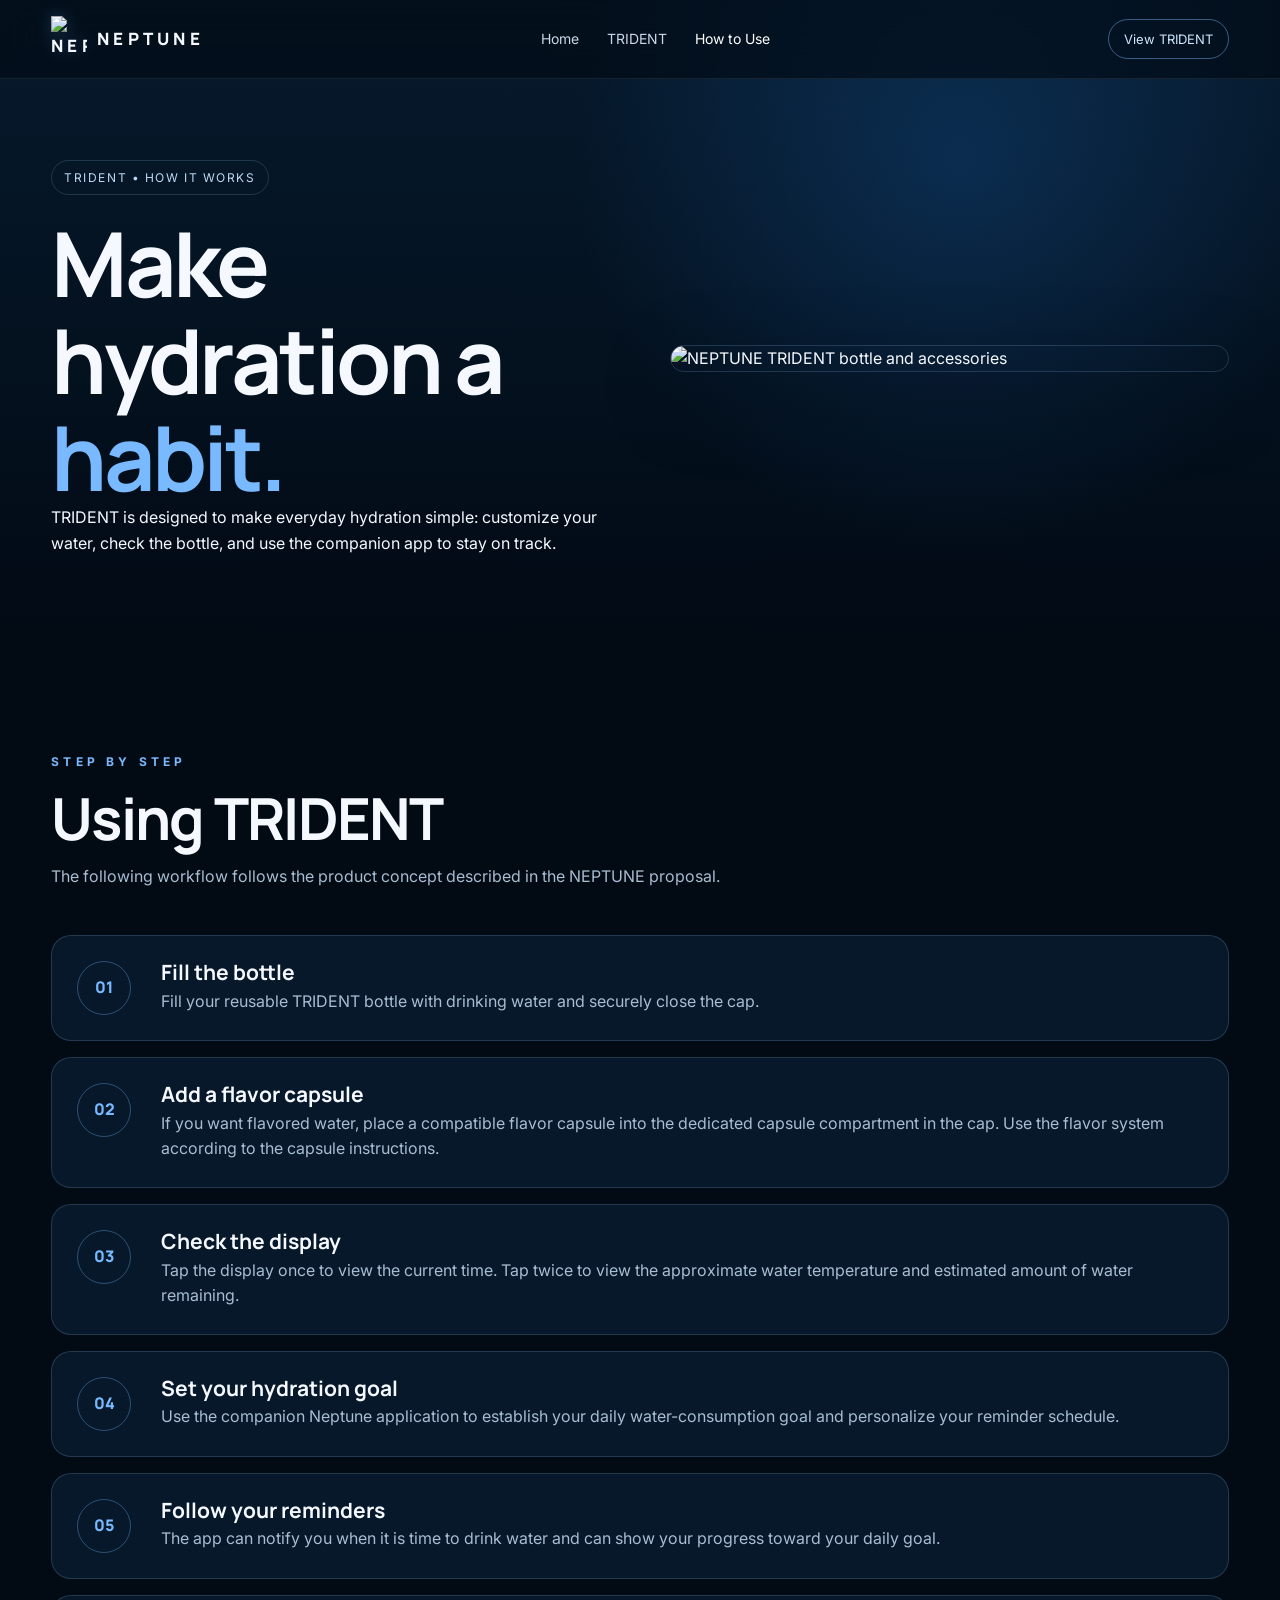
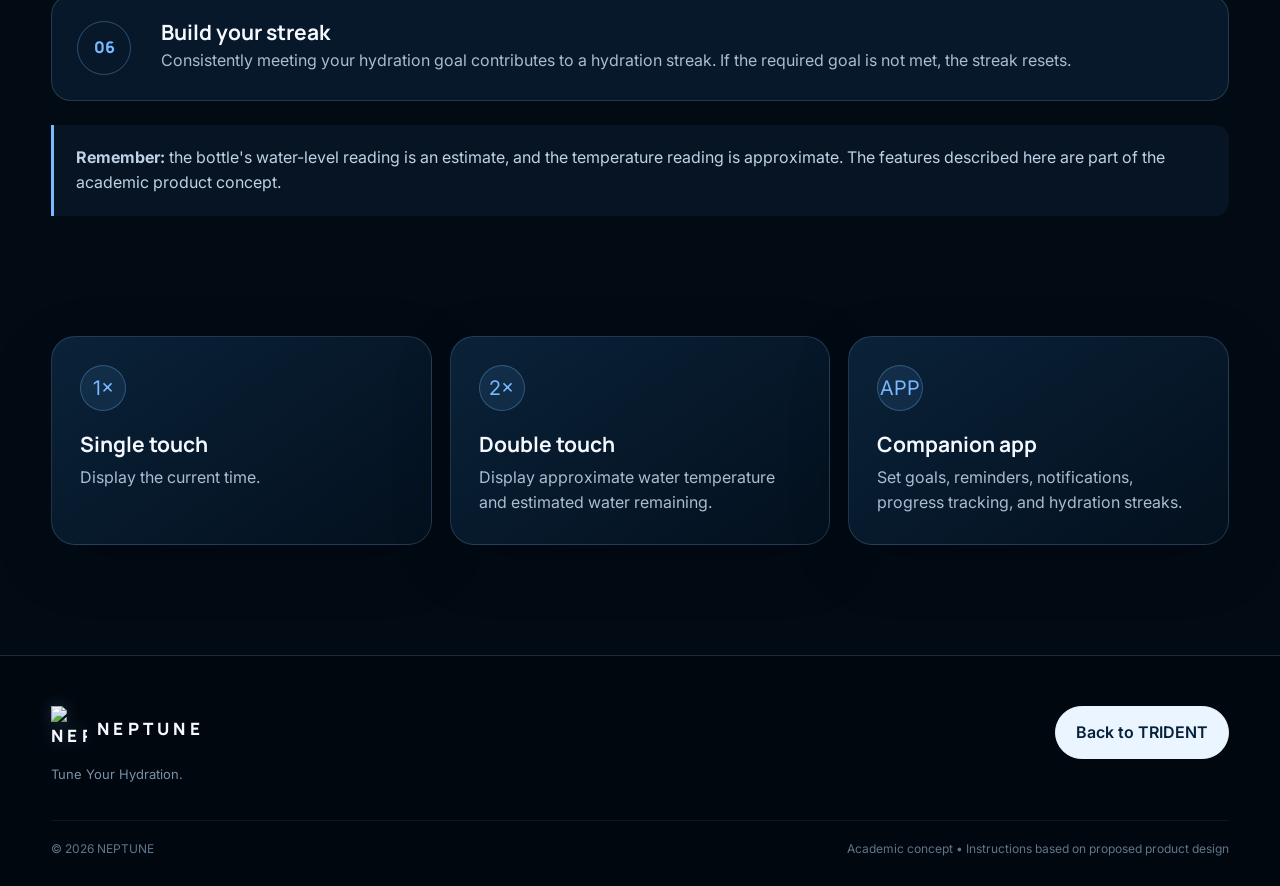
==== how-to-use.html @ e37dcfac "Add files via upload" ====
<!DOCTYPE html>
<html lang="en"><head><meta charset="UTF-8"><meta name="viewport" content="width=device-width, initial-scale=1.0"><meta name="description" content="Learn how to use the NEPTUNE TRIDENT Smart Hydration Bottle."><title>How to Use TRIDENT — NEPTUNE</title><link rel="stylesheet" href="style.css"></head>
<body>
<nav class="nav"><div class="container nav-inner"><a class="brand" href="index.html"><img src="assets/logo.jpg" alt="NEPTUNE logo">NEPTUNE</a><button class="menu" aria-label="Open menu">☰</button><div class="nav-links"><a href="index.html">Home</a><a href="trident.html">TRIDENT</a><a class="active" href="how-to-use.html">How to Use</a></div><a class="nav-cta" href="trident.html">View TRIDENT</a></div></nav>
<main>
<section class="page-hero"><div class="container split"><div class="reveal"><span class="tag">TRIDENT • How it works</span><h1>Make hydration a <span class="accent">habit.</span></h1><p>TRIDENT is designed to make everyday hydration simple: customize your water, check the bottle, and use the companion app to stay on track.</p></div><div class="split-image reveal"><img src="assets/lifestyle.png" alt="NEPTUNE TRIDENT bottle and accessories"></div></div></section>
<section class="section"><div class="container"><div class="section-head reveal"><div class="kicker">Step by step</div><h2>Using TRIDENT</h2><p>The following workflow follows the product concept described in the NEPTUNE proposal.</p></div><div class="steps"><article class="step reveal"><div><h3>Fill the bottle</h3><p>Fill your reusable TRIDENT bottle with drinking water and securely close the cap.</p></div></article><article class="step reveal"><div><h3>Add a flavor capsule</h3><p>If you want flavored water, place a compatible flavor capsule into the dedicated capsule compartment in the cap. Use the flavor system according to the capsule instructions.</p></div></article><article class="step reveal"><div><h3>Check the display</h3><p>Tap the display once to view the current time. Tap twice to view the approximate water temperature and estimated amount of water remaining.</p></div></article><article class="step reveal"><div><h3>Set your hydration goal</h3><p>Use the companion Neptune application to establish your daily water-consumption goal and personalize your reminder schedule.</p></div></article><article class="step reveal"><div><h3>Follow your reminders</h3><p>The app can notify you when it is time to drink water and can show your progress toward your daily goal.</p></div></article><article class="step reveal"><div><h3>Build your streak</h3><p>Consistently meeting your hydration goal contributes to a hydration streak. If the required goal is not met, the streak resets.</p></div></article></div><div class="tip reveal"><strong>Remember:</strong> the bottle's water-level reading is an estimate, and the temperature reading is approximate. The features described here are part of the academic product concept.</div></div></section>
<section class="section" style="padding-top:10px"><div class="container grid-3"><article class="card reveal"><div class="icon">1×</div><h3>Single touch</h3><p>Display the current time.</p></article><article class="card reveal"><div class="icon">2×</div><h3>Double touch</h3><p>Display approximate water temperature and estimated water remaining.</p></article><article class="card reveal"><div class="icon">APP</div><h3>Companion app</h3><p>Set goals, reminders, notifications, progress tracking, and hydration streaks.</p></article></div></section>
</main>
<footer class="footer"><div class="container"><div class="footer-inner"><div><a class="brand" href="index.html"><img src="assets/logo.jpg" alt="NEPTUNE logo">NEPTUNE</a><p>Tune Your Hydration.</p></div><a class="btn primary" href="trident.html">Back to TRIDENT</a></div><div class="footer-bottom"><span>© <span data-year></span> NEPTUNE</span><span>Academic concept • Instructions based on proposed product design</span></div></div></footer><script src="script.js"></script></body></html>
---- style.css ----
@import url('https://fonts.googleapis.com/css2?family=Inter:wght@400;500;600;700&family=Manrope:wght@500;600;700;800&display=swap');

:root{--bg:#020a14;--bg2:#061a2d;--blue:#78b9ff;--blue2:#1e78d5;--white:#f5f9ff;--muted:#a8bdd2;--line:rgba(160,205,255,.18);--card:rgba(9,31,51,.72);--max:1180px}
*{box-sizing:border-box;margin:0;padding:0}
html{scroll-behavior:smooth}
body{font-family:Inter,system-ui,sans-serif;background:var(--bg);color:var(--white);line-height:1.6;overflow-x:hidden}
a{color:inherit;text-decoration:none}
img{max-width:100%;display:block}
button{font:inherit}
.container{width:min(92%,var(--max));margin:auto}
.nav{position:fixed;z-index:50;top:0;left:0;width:100%;padding:16px 0;background:rgba(2,10,20,.64);backdrop-filter:blur(16px);border-bottom:1px solid rgba(255,255,255,.08)}
.nav-inner{display:flex;align-items:center;justify-content:space-between;gap:24px}
.brand{display:flex;align-items:center;gap:10px;font-family:Manrope;font-weight:800;letter-spacing:.25em;font-size:17px}
.brand img{width:36px;height:46px;object-fit:contain;filter:drop-shadow(0 0 8px rgba(100,180,255,.25))}
.nav-links{display:flex;gap:28px;font-size:14px;color:#c9d8e8}.nav-links a{transition:.2s}.nav-links a:hover,.nav-links a.active{color:#fff}
.nav-cta{border:1px solid rgba(120,185,255,.45);padding:9px 15px;border-radius:999px;color:#cfe7ff;font-size:13px}
.hero{min-height:100vh;position:relative;display:flex;align-items:center;overflow:hidden;background:#020b16}
.hero::after{content:"";position:absolute;inset:0;background:linear-gradient(90deg,rgba(1,8,15,.96) 0%,rgba(1,8,15,.66) 42%,rgba(1,8,15,.12) 72%,rgba(1,8,15,.5) 100%);z-index:1}
.hero-image{position:absolute;inset:0;width:100%;height:100%;object-fit:cover;object-position:center;filter:saturate(1.05)}
.hero-content{position:relative;z-index:2;width:min(92%,var(--max));margin:auto;padding-top:70px}
.kicker{font-size:12px;letter-spacing:.35em;text-transform:uppercase;color:var(--blue);font-weight:700;margin-bottom:16px}
h1,h2,h3{font-family:Manrope;line-height:1.08}h1{font-size:clamp(48px,7vw,92px);letter-spacing:-.04em;max-width:720px}h2{font-size:clamp(34px,5vw,58px);letter-spacing:-.03em}h3{font-size:21px}
.hero p{max-width:570px;color:#d0deeb;font-size:18px;margin:22px 0 30px}.accent{color:var(--blue)}
.actions{display:flex;gap:12px;flex-wrap:wrap}.btn{display:inline-flex;align-items:center;justify-content:center;padding:13px 20px;border-radius:999px;border:1px solid rgba(120,185,255,.5);transition:.2s;font-weight:600}.btn.primary{background:#eaf5ff;color:#05203a;border-color:#eaf5ff}.btn.primary:hover{transform:translateY(-2px);box-shadow:0 10px 35px rgba(76,160,255,.25)}.btn.ghost:hover{background:rgba(120,185,255,.1)}
.section{padding:110px 0}.section-head{max-width:700px;margin-bottom:45px}.section-head p{color:var(--muted);margin-top:15px}
.grid-3{display:grid;grid-template-columns:repeat(3,1fr);gap:18px}.grid-2{display:grid;grid-template-columns:repeat(2,1fr);gap:20px}
.card{background:linear-gradient(145deg,rgba(12,40,65,.82),rgba(4,18,32,.82));border:1px solid var(--line);border-radius:24px;padding:28px;box-shadow:0 18px 60px rgba(0,0,0,.18)}
.icon{width:46px;height:46px;border-radius:50%;display:grid;place-items:center;background:rgba(100,180,255,.1);border:1px solid rgba(120,185,255,.3);color:var(--blue);font-size:20px;margin-bottom:22px}.card p{color:var(--muted);margin-top:9px}
.split{display:grid;grid-template-columns:1fr 1fr;gap:60px;align-items:center}.split-image{border-radius:28px;overflow:hidden;border:1px solid var(--line);box-shadow:0 25px 80px rgba(0,0,0,.3)}
.specs{display:grid;grid-template-columns:repeat(3,1fr);gap:1px;background:var(--line);border:1px solid var(--line);border-radius:18px;overflow:hidden;margin-top:28px}.spec{background:#061727;padding:18px}.spec strong{display:block;font-family:Manrope;font-size:21px}.spec span{font-size:12px;color:var(--muted);text-transform:uppercase;letter-spacing:.14em}
.page-hero{padding:160px 0 85px;background:radial-gradient(circle at 75% 25%,rgba(32,125,225,.22),transparent 36%),linear-gradient(180deg,#061a2d,#020a14)}
.product-hero{display:grid;grid-template-columns:1fr 1fr;align-items:center;gap:50px}.product-hero img{width:100%;max-height:650px;object-fit:cover;object-position:center;border-radius:28px;border:1px solid var(--line)}
.tag{display:inline-block;border:1px solid var(--line);padding:7px 12px;border-radius:999px;color:#bcd9f5;font-size:12px;letter-spacing:.13em;text-transform:uppercase;margin-bottom:20px}
.gallery{display:grid;grid-template-columns:1fr 1fr;gap:18px}.gallery img{width:100%;height:100%;object-fit:cover;border-radius:22px;border:1px solid var(--line)}
.price{font-family:Manrope;font-size:28px;margin:22px 0 5px}.note{font-size:12px;color:#7f9ab3}
.color-list{display:flex;gap:14px;flex-wrap:wrap;margin-top:20px}.color-item{display:flex;align-items:center;gap:8px;color:#bfd1e3;font-size:13px}.dot{width:20px;height:20px;border-radius:50%;border:1px solid rgba(255,255,255,.55);box-shadow:0 0 0 3px rgba(255,255,255,.03)}.ocean{background:#2b6fc0}.black{background:#111}.silver{background:#dfe3e7}.green{background:#238b82}.purple{background:#a989d1}
.steps{counter-reset:step;display:grid;gap:16px}.step{display:grid;grid-template-columns:64px 1fr;gap:20px;align-items:start;padding:25px;border:1px solid var(--line);border-radius:20px;background:var(--card)}.step::before{counter-increment:step;content:counter(step,decimal-leading-zero);width:52px;height:52px;border-radius:50%;display:grid;place-items:center;border:1px solid rgba(120,185,255,.35);color:var(--blue);font-family:Manrope;font-weight:800}.step p{color:var(--muted);margin-top:5px}
.tip{margin-top:24px;padding:20px 22px;border-left:3px solid var(--blue);background:rgba(75,150,225,.07);color:#bdd2e6;border-radius:0 14px 14px 0}
.footer{padding:50px 0 28px;border-top:1px solid var(--line);background:#01070e}.footer-inner{display:flex;justify-content:space-between;gap:30px;align-items:flex-start}.footer p{color:#7991a8;font-size:13px;max-width:480px;margin-top:12px}.footer-bottom{margin-top:35px;padding-top:18px;border-top:1px solid rgba(255,255,255,.06);font-size:12px;color:#5f768d;display:flex;justify-content:space-between;gap:20px}
.reveal{opacity:0;transform:translateY(18px);transition:opacity .65s ease,transform .65s ease}.reveal.visible{opacity:1;transform:none}
.menu{display:none;background:none;border:0;color:#fff;font-size:26px}
@media(max-width:800px){.nav-links{display:none;position:absolute;top:78px;left:4%;right:4%;padding:18px;background:#061625;border:1px solid var(--line);border-radius:18px;flex-direction:column;gap:15px}.nav-links.open{display:flex}.menu{display:block}.nav-cta{display:none}.hero-content{padding-top:90px}.hero{min-height:760px}.hero::after{background:linear-gradient(180deg,rgba(1,8,15,.8) 0%,rgba(1,8,15,.48) 40%,rgba(1,8,15,.92) 100%)}.hero-image{object-position:58% center}.grid-3,.grid-2,.split,.product-hero{grid-template-columns:1fr}.section{padding:75px 0}.gallery{grid-template-columns:1fr}.footer-inner,.footer-bottom{flex-direction:column}.specs{grid-template-columns:1fr}.page-hero{padding-top:125px}}
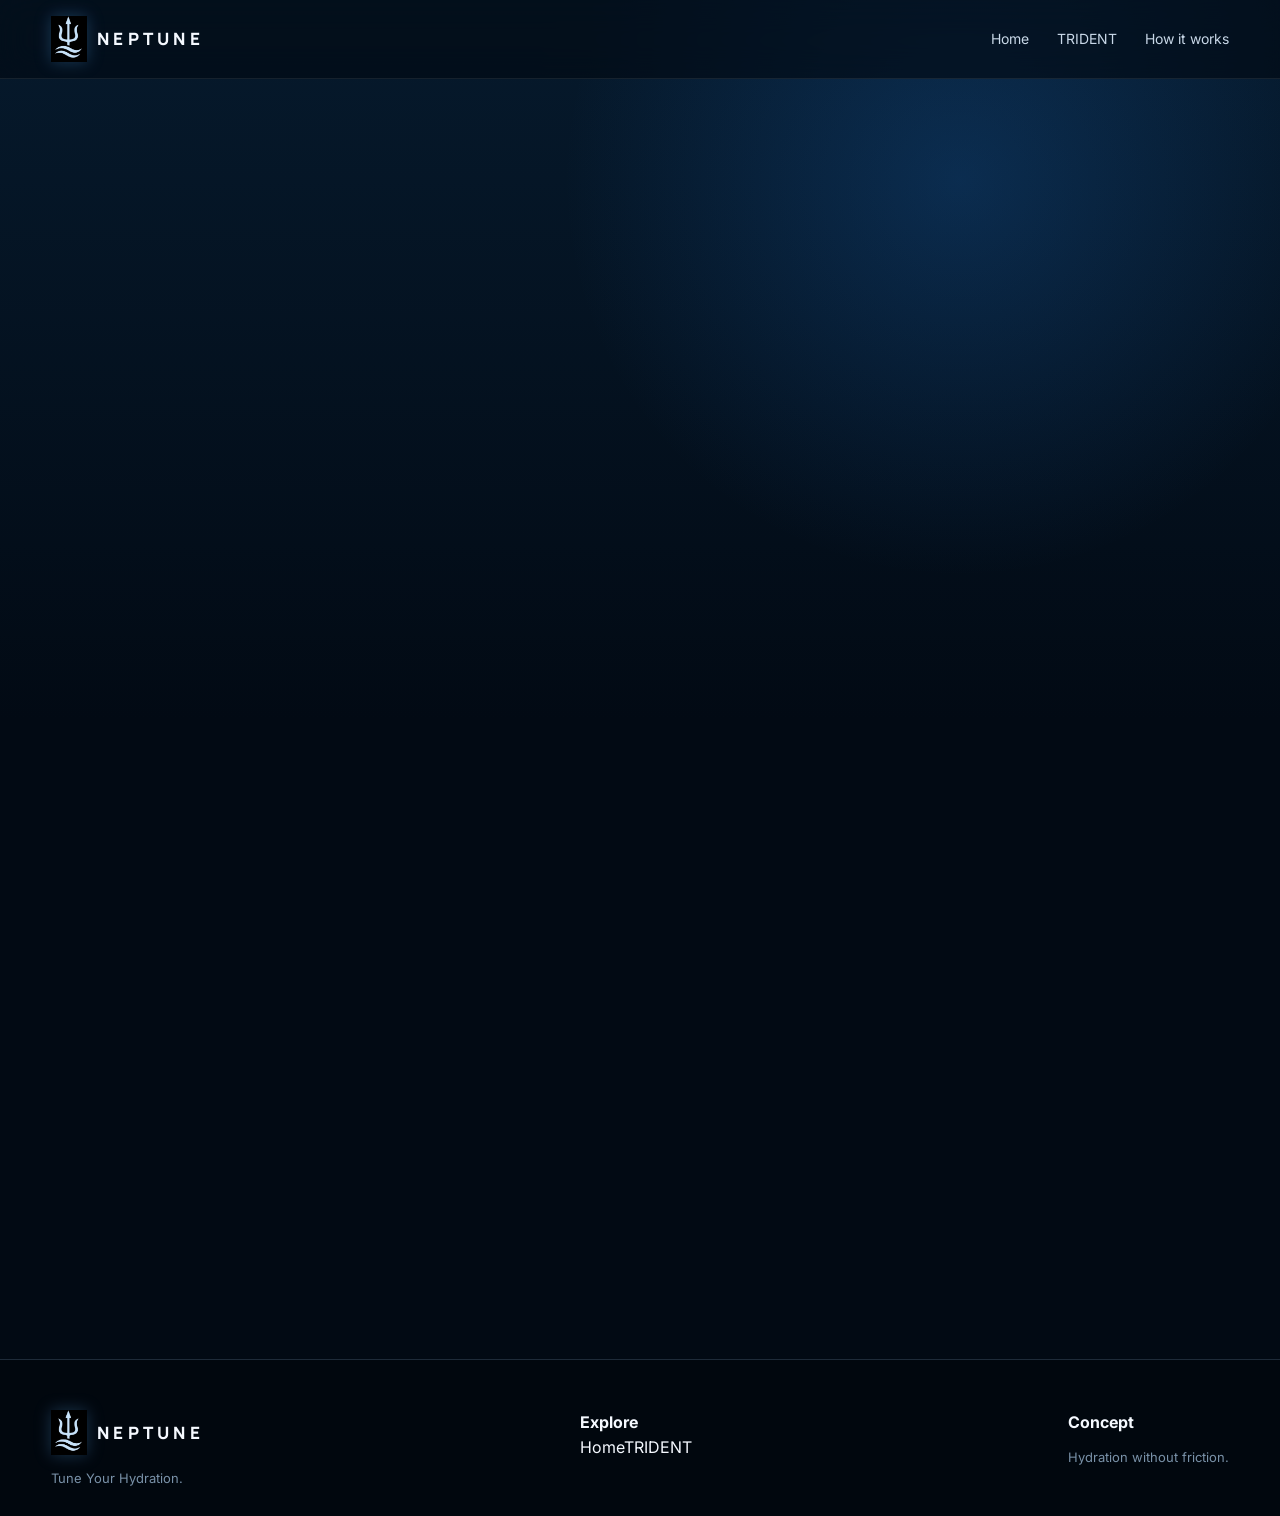
==== commit 7312e41d: "Fix broken image paths in the HTML pages by pointing to files in the repo root." ====
--- a/how-to-use.html
+++ b/how-to-use.html
@@ -1,10 +1,10 @@
 <!DOCTYPE html>
-<html lang="en"><head><meta charset="UTF-8"><meta name="viewport" content="width=device-width, initial-scale=1.0"><meta name="description" content="Learn how to use the NEPTUNE TRIDENT Smart Hydration Bottle."><title>How to Use TRIDENT — NEPTUNE</title><link rel="stylesheet" href="style.css"></head>
+<html lang="en"><head><meta charset="UTF-8"><meta name="viewport" content="width=device-width, initial-scale=1.0"><meta name="description" content="Learn how to use the NEPTUNE TRIDENT Smart Hydration Bottle."><title>How it works | NEPTUNE</title><link rel="preconnect" href="https://fonts.googleapis.com"><link rel="preconnect" href="https://fonts.gstatic.com" crossorigin><link href="https://fonts.googleapis.com/css2?family=Space+Grotesk:wght@400;500;600;700&family=Inter:wght@400;500;600;700&display=swap" rel="stylesheet"><link rel="stylesheet" href="style.css"></head>
 <body>
-<nav class="nav"><div class="container nav-inner"><a class="brand" href="index.html"><img src="assets/logo.jpg" alt="NEPTUNE logo">NEPTUNE</a><button class="menu" aria-label="Open menu">☰</button><div class="nav-links"><a href="index.html">Home</a><a href="trident.html">TRIDENT</a><a class="active" href="how-to-use.html">How to Use</a></div><a class="nav-cta" href="trident.html">View TRIDENT</a></div></nav>
+<nav class="nav"><div class="container nav-inner"><a class="brand" href="index.html"><img src="logo.jpg" alt="NEPTUNE logo">NEPTUNE</a><button class="menu" aria-label="Open menu">☰</button><div class="nav-links"><a href="index.html">Home</a><a href="trident.html">TRIDENT</a><a href="how-to-use.html">How it works</a></div></div></nav>
 <main>
-<section class="page-hero"><div class="container split"><div class="reveal"><span class="tag">TRIDENT • How it works</span><h1>Make hydration a <span class="accent">habit.</span></h1><p>TRIDENT is designed to make everyday hydration simple: customize your water, check the bottle, and use the companion app to stay on track.</p></div><div class="split-image reveal"><img src="assets/lifestyle.png" alt="NEPTUNE TRIDENT bottle and accessories"></div></div></section>
-<section class="section"><div class="container"><div class="section-head reveal"><div class="kicker">Step by step</div><h2>Using TRIDENT</h2><p>The following workflow follows the product concept described in the NEPTUNE proposal.</p></div><div class="steps"><article class="step reveal"><div><h3>Fill the bottle</h3><p>Fill your reusable TRIDENT bottle with drinking water and securely close the cap.</p></div></article><article class="step reveal"><div><h3>Add a flavor capsule</h3><p>If you want flavored water, place a compatible flavor capsule into the dedicated capsule compartment in the cap. Use the flavor system according to the capsule instructions.</p></div></article><article class="step reveal"><div><h3>Check the display</h3><p>Tap the display once to view the current time. Tap twice to view the approximate water temperature and estimated amount of water remaining.</p></div></article><article class="step reveal"><div><h3>Set your hydration goal</h3><p>Use the companion Neptune application to establish your daily water-consumption goal and personalize your reminder schedule.</p></div></article><article class="step reveal"><div><h3>Follow your reminders</h3><p>The app can notify you when it is time to drink water and can show your progress toward your daily goal.</p></div></article><article class="step reveal"><div><h3>Build your streak</h3><p>Consistently meeting your hydration goal contributes to a hydration streak. If the required goal is not met, the streak resets.</p></div></article></div><div class="tip reveal"><strong>Remember:</strong> the bottle's water-level reading is an estimate, and the temperature reading is approximate. The features described here are part of the academic product concept.</div></div></section>
-<section class="section" style="padding-top:10px"><div class="container grid-3"><article class="card reveal"><div class="icon">1×</div><h3>Single touch</h3><p>Display the current time.</p></article><article class="card reveal"><div class="icon">2×</div><h3>Double touch</h3><p>Display approximate water temperature and estimated water remaining.</p></article><article class="card reveal"><div class="icon">APP</div><h3>Companion app</h3><p>Set goals, reminders, notifications, progress tracking, and hydration streaks.</p></article></div></section>
+<section class="page-hero"><div class="container split"><div class="reveal"><span class="tag">TRIDENT • How it works</span><h1>Make hydration a <span class="accent">habit.</span></h1><p>TRIDENT is designed to support your routine without adding friction. It helps you drink consistently, tune flavor on the fly, and stay aware of your water intake.</p><div class="cta-row"><a class="btn btn-primary" href="trident.html">Back to TRIDENT</a></div></div><div class="reveal"><div class="mini-panel"><div class="mini-stat"><span>1×</span><label>Single touch</label></div><div class="mini-stat"><span>2s</span><label>Quick flavor select</label></div><div class="mini-stat"><span>24h</span><label>Daily hydration cues</label></div></div></div></div></section>
+<section class="section"><div class="container"><div class="section-head reveal"><div class="kicker">Step by step</div><h2>Using TRIDENT</h2><p>The following workflow follows the product concept design for a smooth hydration routine built around clean cues and simple control.</p></div><div class="grid-3"><article class="card reveal"><div class="icon">1×</div><h3>Single touch</h3><p>Display the current time and hydration status with one tap.</p></article><article class="card reveal"><div class="icon">2×</div><h3>Choose flavor</h3><p>Cycle through flavor profiles to personalize each water session.</p></article><article class="card reveal"><div class="icon">3×</div><h3>Track progress</h3><p>Use the built-in reminders to stay consistent throughout the day.</p></article></div></div></section>
 </main>
-<footer class="footer"><div class="container"><div class="footer-inner"><div><a class="brand" href="index.html"><img src="assets/logo.jpg" alt="NEPTUNE logo">NEPTUNE</a><p>Tune Your Hydration.</p></div><a class="btn primary" href="trident.html">Back to TRIDENT</a></div><div class="footer-bottom"><span>© <span data-year></span> NEPTUNE</span><span>Academic concept • Instructions based on proposed product design</span></div></div></footer><script src="script.js"></script></body></html>
+<footer class="footer"><div class="container"><div class="footer-inner"><div><a class="brand" href="index.html"><img src="logo.jpg" alt="NEPTUNE logo">NEPTUNE</a><p>Tune Your Hydration.</p></div><div><h4>Explore</h4><a href="index.html">Home</a><a href="trident.html">TRIDENT</a></div><div><h4>Concept</h4><p>Hydration without friction.</p></div></div></div></footer>
+</body></html>
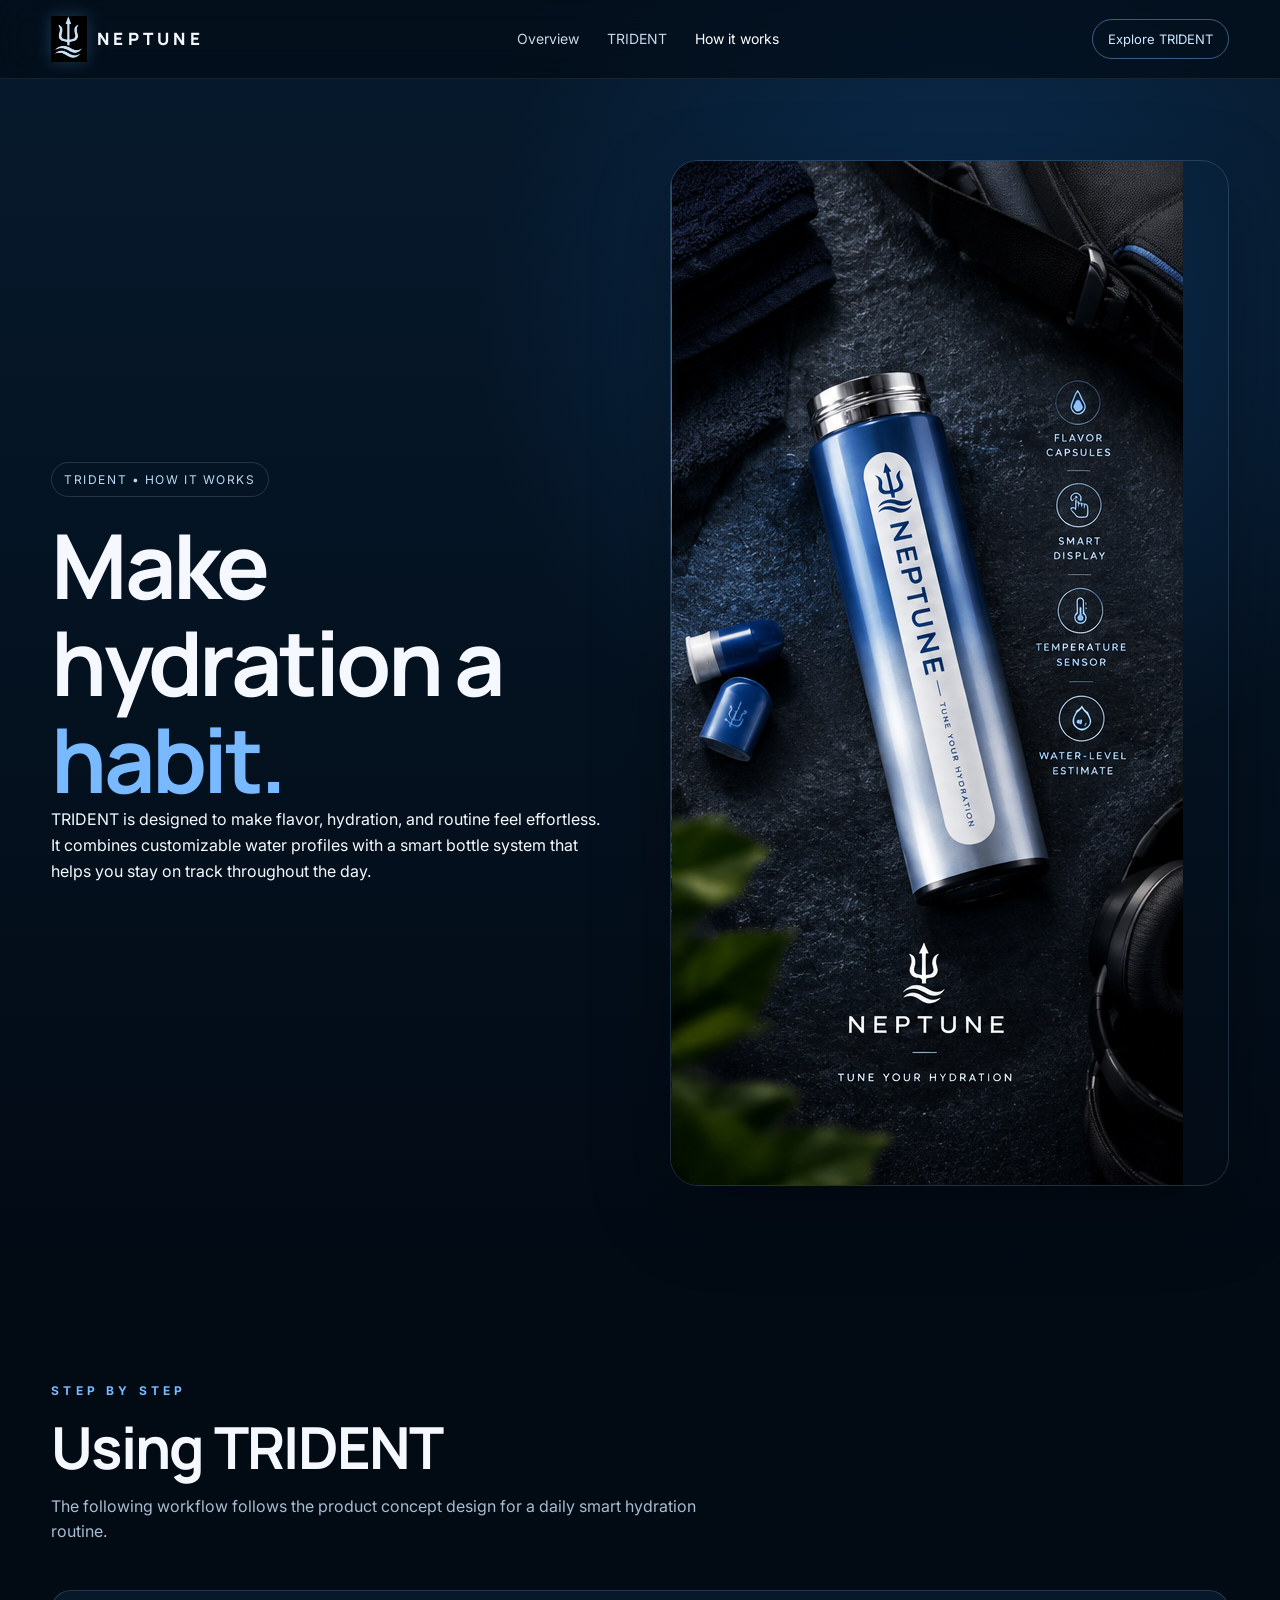
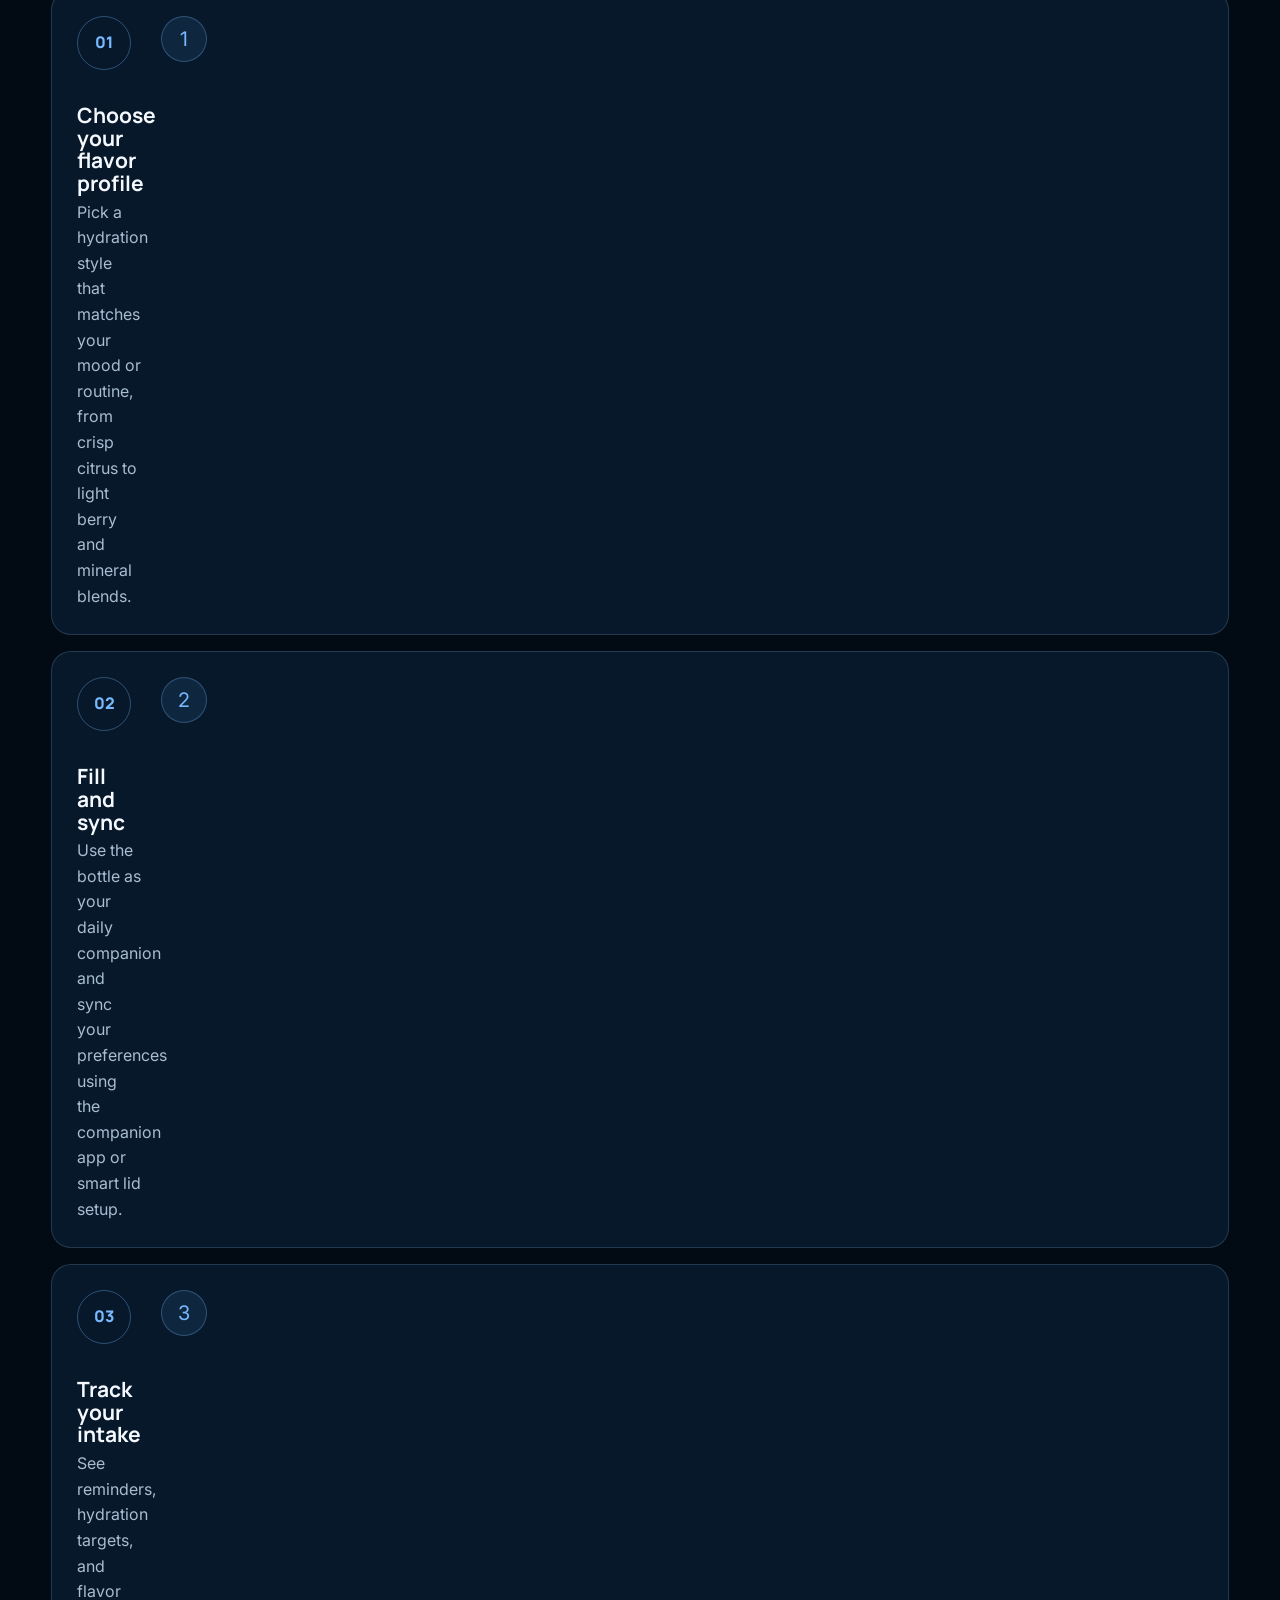
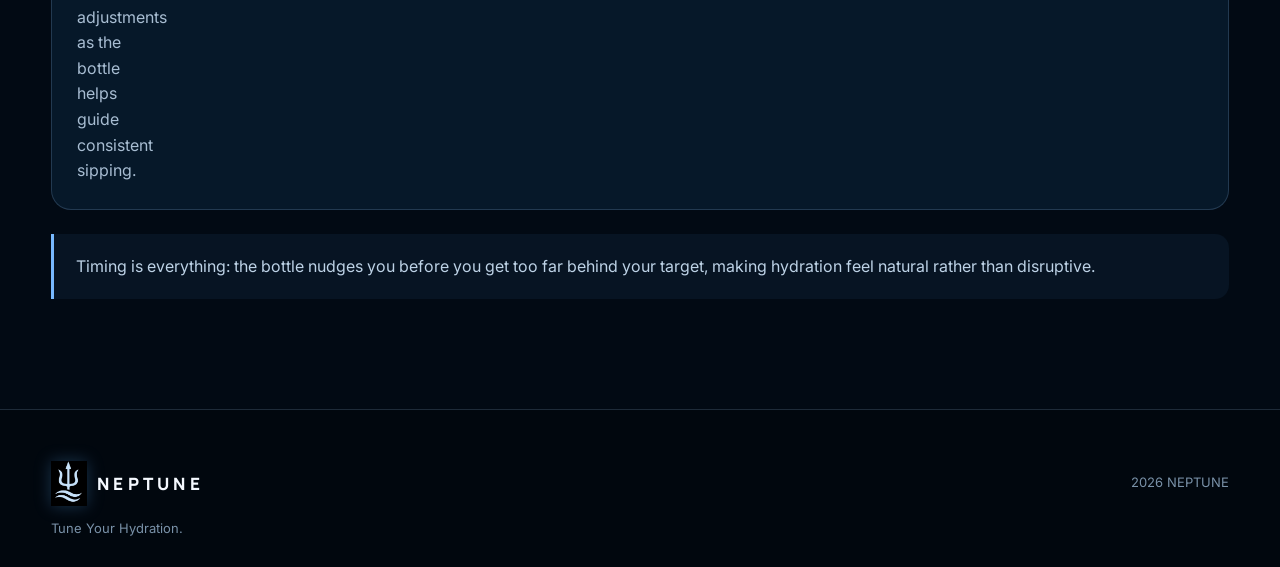
==== commit 4170c092: "Fix how-to-use.html by restoring proper HTML structure and loading the stylesheet/script for the pag" ====
--- a/how-to-use.html
+++ b/how-to-use.html
@@ -1,10 +1,93 @@
 <!DOCTYPE html>
-<html lang="en"><head><meta charset="UTF-8"><meta name="viewport" content="width=device-width, initial-scale=1.0"><meta name="description" content="Learn how to use the NEPTUNE TRIDENT Smart Hydration Bottle."><title>How it works | NEPTUNE</title><link rel="preconnect" href="https://fonts.googleapis.com"><link rel="preconnect" href="https://fonts.gstatic.com" crossorigin><link href="https://fonts.googleapis.com/css2?family=Space+Grotesk:wght@400;500;600;700&family=Inter:wght@400;500;600;700&display=swap" rel="stylesheet"><link rel="stylesheet" href="style.css"></head>
+<html lang="en">
+<head>
+  <meta charset="UTF-8">
+  <meta name="viewport" content="width=device-width, initial-scale=1.0">
+  <meta name="description" content="Learn how to use the NEPTUNE TRIDENT Smart Hydration Bottle">
+  <title>How to Use | NEPTUNE</title>
+  <link rel="stylesheet" href="style.css">
+</head>
 <body>
-<nav class="nav"><div class="container nav-inner"><a class="brand" href="index.html"><img src="logo.jpg" alt="NEPTUNE logo">NEPTUNE</a><button class="menu" aria-label="Open menu">☰</button><div class="nav-links"><a href="index.html">Home</a><a href="trident.html">TRIDENT</a><a href="how-to-use.html">How it works</a></div></div></nav>
-<main>
-<section class="page-hero"><div class="container split"><div class="reveal"><span class="tag">TRIDENT • How it works</span><h1>Make hydration a <span class="accent">habit.</span></h1><p>TRIDENT is designed to support your routine without adding friction. It helps you drink consistently, tune flavor on the fly, and stay aware of your water intake.</p><div class="cta-row"><a class="btn btn-primary" href="trident.html">Back to TRIDENT</a></div></div><div class="reveal"><div class="mini-panel"><div class="mini-stat"><span>1×</span><label>Single touch</label></div><div class="mini-stat"><span>2s</span><label>Quick flavor select</label></div><div class="mini-stat"><span>24h</span><label>Daily hydration cues</label></div></div></div></div></section>
-<section class="section"><div class="container"><div class="section-head reveal"><div class="kicker">Step by step</div><h2>Using TRIDENT</h2><p>The following workflow follows the product concept design for a smooth hydration routine built around clean cues and simple control.</p></div><div class="grid-3"><article class="card reveal"><div class="icon">1×</div><h3>Single touch</h3><p>Display the current time and hydration status with one tap.</p></article><article class="card reveal"><div class="icon">2×</div><h3>Choose flavor</h3><p>Cycle through flavor profiles to personalize each water session.</p></article><article class="card reveal"><div class="icon">3×</div><h3>Track progress</h3><p>Use the built-in reminders to stay consistent throughout the day.</p></article></div></div></section>
-</main>
-<footer class="footer"><div class="container"><div class="footer-inner"><div><a class="brand" href="index.html"><img src="logo.jpg" alt="NEPTUNE logo">NEPTUNE</a><p>Tune Your Hydration.</p></div><div><h4>Explore</h4><a href="index.html">Home</a><a href="trident.html">TRIDENT</a></div><div><h4>Concept</h4><p>Hydration without friction.</p></div></div></div></footer>
-</body></html>
+  <nav class="nav">
+    <div class="container nav-inner">
+      <a class="brand" href="index.html"><img src="logo.jpg" alt="NEPTUNE logo">NEPTUNE</a>
+      <button class="menu" aria-label="Open menu">☰</button>
+      <div class="nav-links">
+        <a href="index.html">Overview</a>
+        <a href="trident.html">TRIDENT</a>
+        <a href="how-to-use.html" class="active">How it works</a>
+      </div>
+      <a class="nav-cta" href="trident.html">Explore TRIDENT</a>
+    </div>
+  </nav>
+
+  <main>
+    <section class="page-hero">
+      <div class="container split">
+        <div class="reveal">
+          <span class="tag">TRIDENT • How it works</span>
+          <h1>Make hydration a <span class="accent">habit.</span></h1>
+          <p>TRIDENT is designed to make flavor, hydration, and routine feel effortless. It combines customizable water profiles with a smart bottle system that helps you stay on track throughout the day.</p>
+        </div>
+        <div class="reveal split-image">
+          <img src="lifestyle.png" alt="A person using the NEPTUNE TRIDENT bottle in daily life">
+        </div>
+      </div>
+    </section>
+
+    <section class="section">
+      <div class="container">
+        <div class="section-head reveal">
+          <div class="kicker">Step by step</div>
+          <h2>Using TRIDENT</h2>
+          <p>The following workflow follows the product concept design for a daily smart hydration routine.</p>
+        </div>
+
+        <div class="steps reveal">
+          <div class="step">
+            <div class="icon">1</div>
+            <div>
+              <h3>Choose your flavor profile</h3>
+              <p>Pick a hydration style that matches your mood or routine, from crisp citrus to light berry and mineral blends.</p>
+            </div>
+          </div>
+          <div class="step">
+            <div class="icon">2</div>
+            <div>
+              <h3>Fill and sync</h3>
+              <p>Use the bottle as your daily companion and sync your preferences using the companion app or smart lid setup.</p>
+            </div>
+          </div>
+          <div class="step">
+            <div class="icon">3</div>
+            <div>
+              <h3>Track your intake</h3>
+              <p>See reminders, hydration targets, and flavor adjustments as the bottle helps guide consistent sipping.</p>
+            </div>
+          </div>
+        </div>
+
+        <div class="tip reveal">
+          Timing is everything: the bottle nudges you before you get too far behind your target, making hydration feel natural rather than disruptive.
+        </div>
+      </div>
+    </section>
+  </main>
+
+  <footer class="footer">
+    <div class="container">
+      <div class="footer-inner">
+        <div>
+          <a class="brand" href="index.html"><img src="logo.jpg" alt="NEPTUNE logo">NEPTUNE</a>
+          <p>Tune Your Hydration.</p>
+        </div>
+        <div>
+          <p><span data-year></span> NEPTUNE</p>
+        </div>
+      </div>
+    </div>
+  </footer>
+
+  <script src="script.js"></script>
+</body>
+</html>
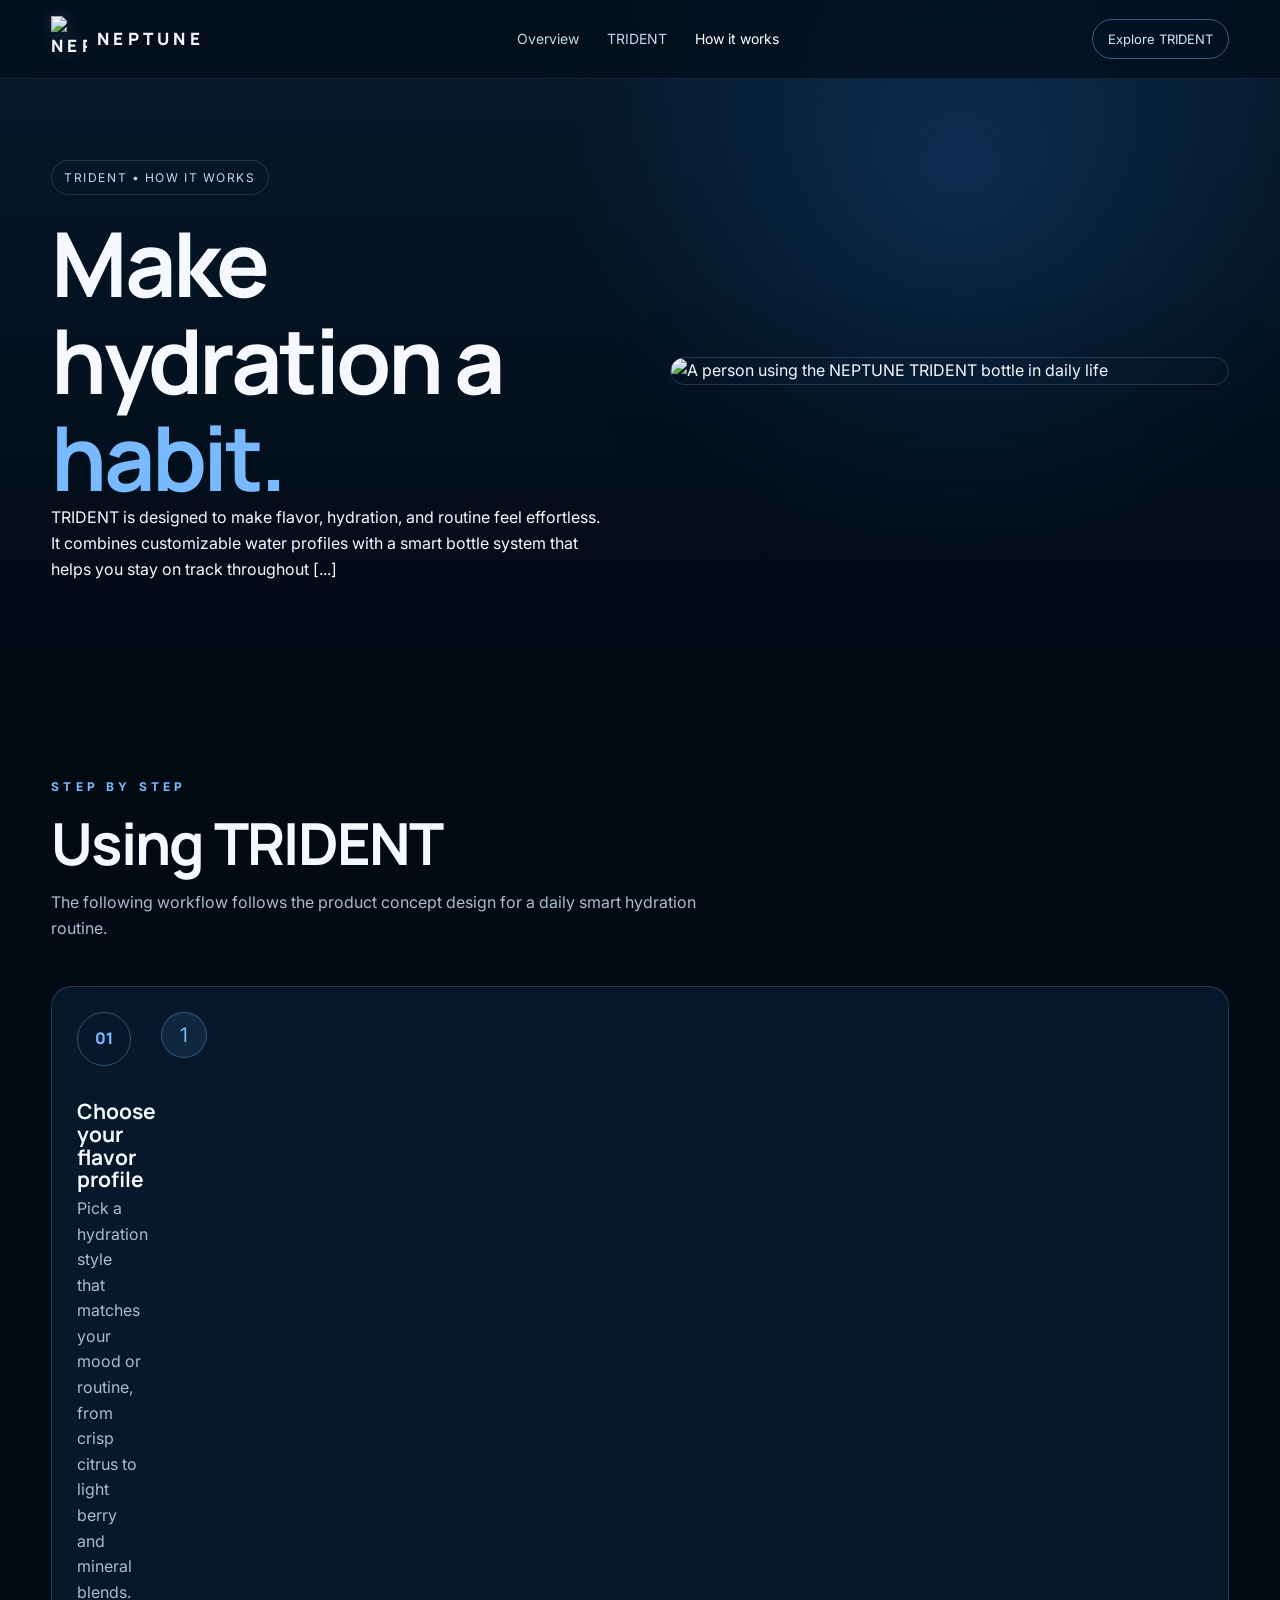
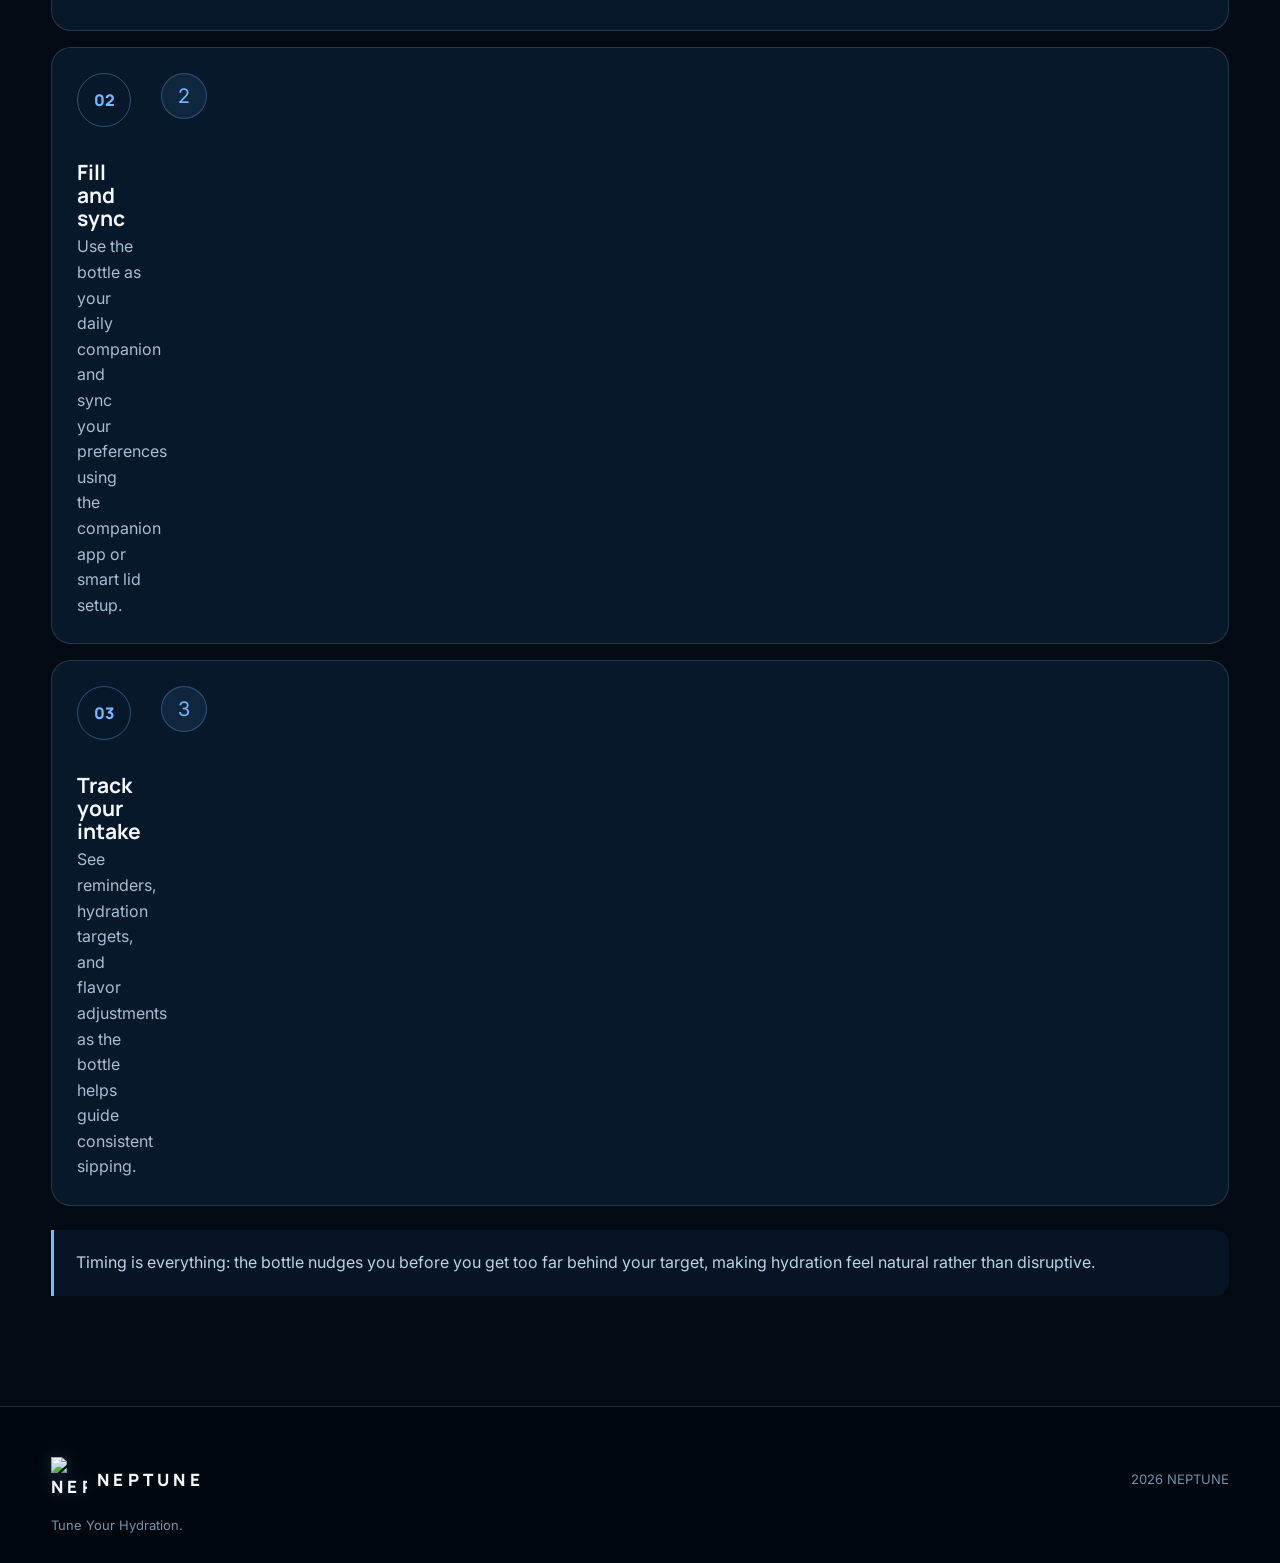
==== commit 53138592: "fix: correct image paths to point to assets folder" ====
--- a/how-to-use.html
+++ b/how-to-use.html
@@ -10,7 +10,7 @@
 <body>
   <nav class="nav">
     <div class="container nav-inner">
-      <a class="brand" href="index.html"><img src="logo.jpg" alt="NEPTUNE logo">NEPTUNE</a>
+      <a class="brand" href="index.html"><img src="assets/logo.jpg" alt="NEPTUNE logo">NEPTUNE</a>
       <button class="menu" aria-label="Open menu">☰</button>
       <div class="nav-links">
         <a href="index.html">Overview</a>
@@ -27,10 +27,10 @@
         <div class="reveal">
           <span class="tag">TRIDENT • How it works</span>
           <h1>Make hydration a <span class="accent">habit.</span></h1>
-          <p>TRIDENT is designed to make flavor, hydration, and routine feel effortless. It combines customizable water profiles with a smart bottle system that helps you stay on track throughout the day.</p>
+          <p>TRIDENT is designed to make flavor, hydration, and routine feel effortless. It combines customizable water profiles with a smart bottle system that helps you stay on track throughout [...]
         </div>
         <div class="reveal split-image">
-          <img src="lifestyle.png" alt="A person using the NEPTUNE TRIDENT bottle in daily life">
+          <img src="assets/lifestyle.png" alt="A person using the NEPTUNE TRIDENT bottle in daily life">
         </div>
       </div>
     </section>
@@ -78,7 +78,7 @@
     <div class="container">
       <div class="footer-inner">
         <div>
-          <a class="brand" href="index.html"><img src="logo.jpg" alt="NEPTUNE logo">NEPTUNE</a>
+          <a class="brand" href="index.html"><img src="assets/logo.jpg" alt="NEPTUNE logo">NEPTUNE</a>
           <p>Tune Your Hydration.</p>
         </div>
         <div>
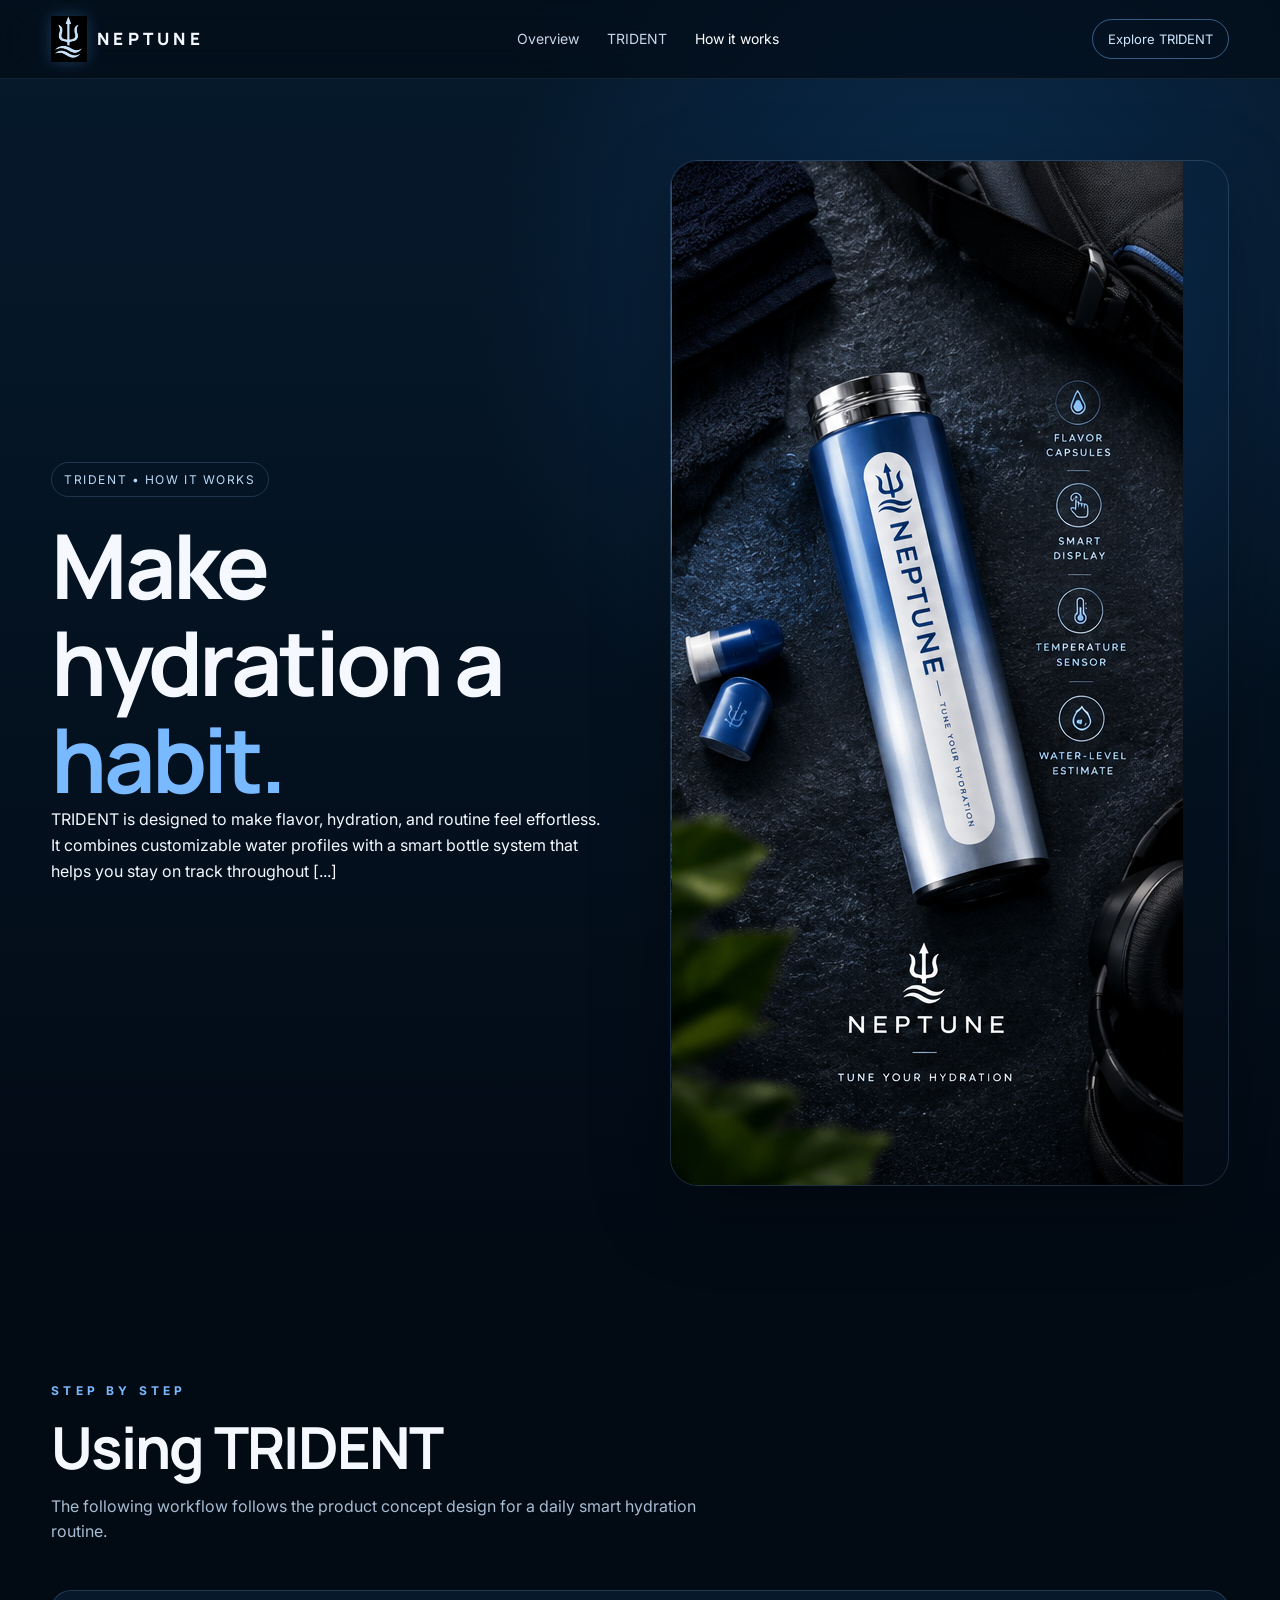
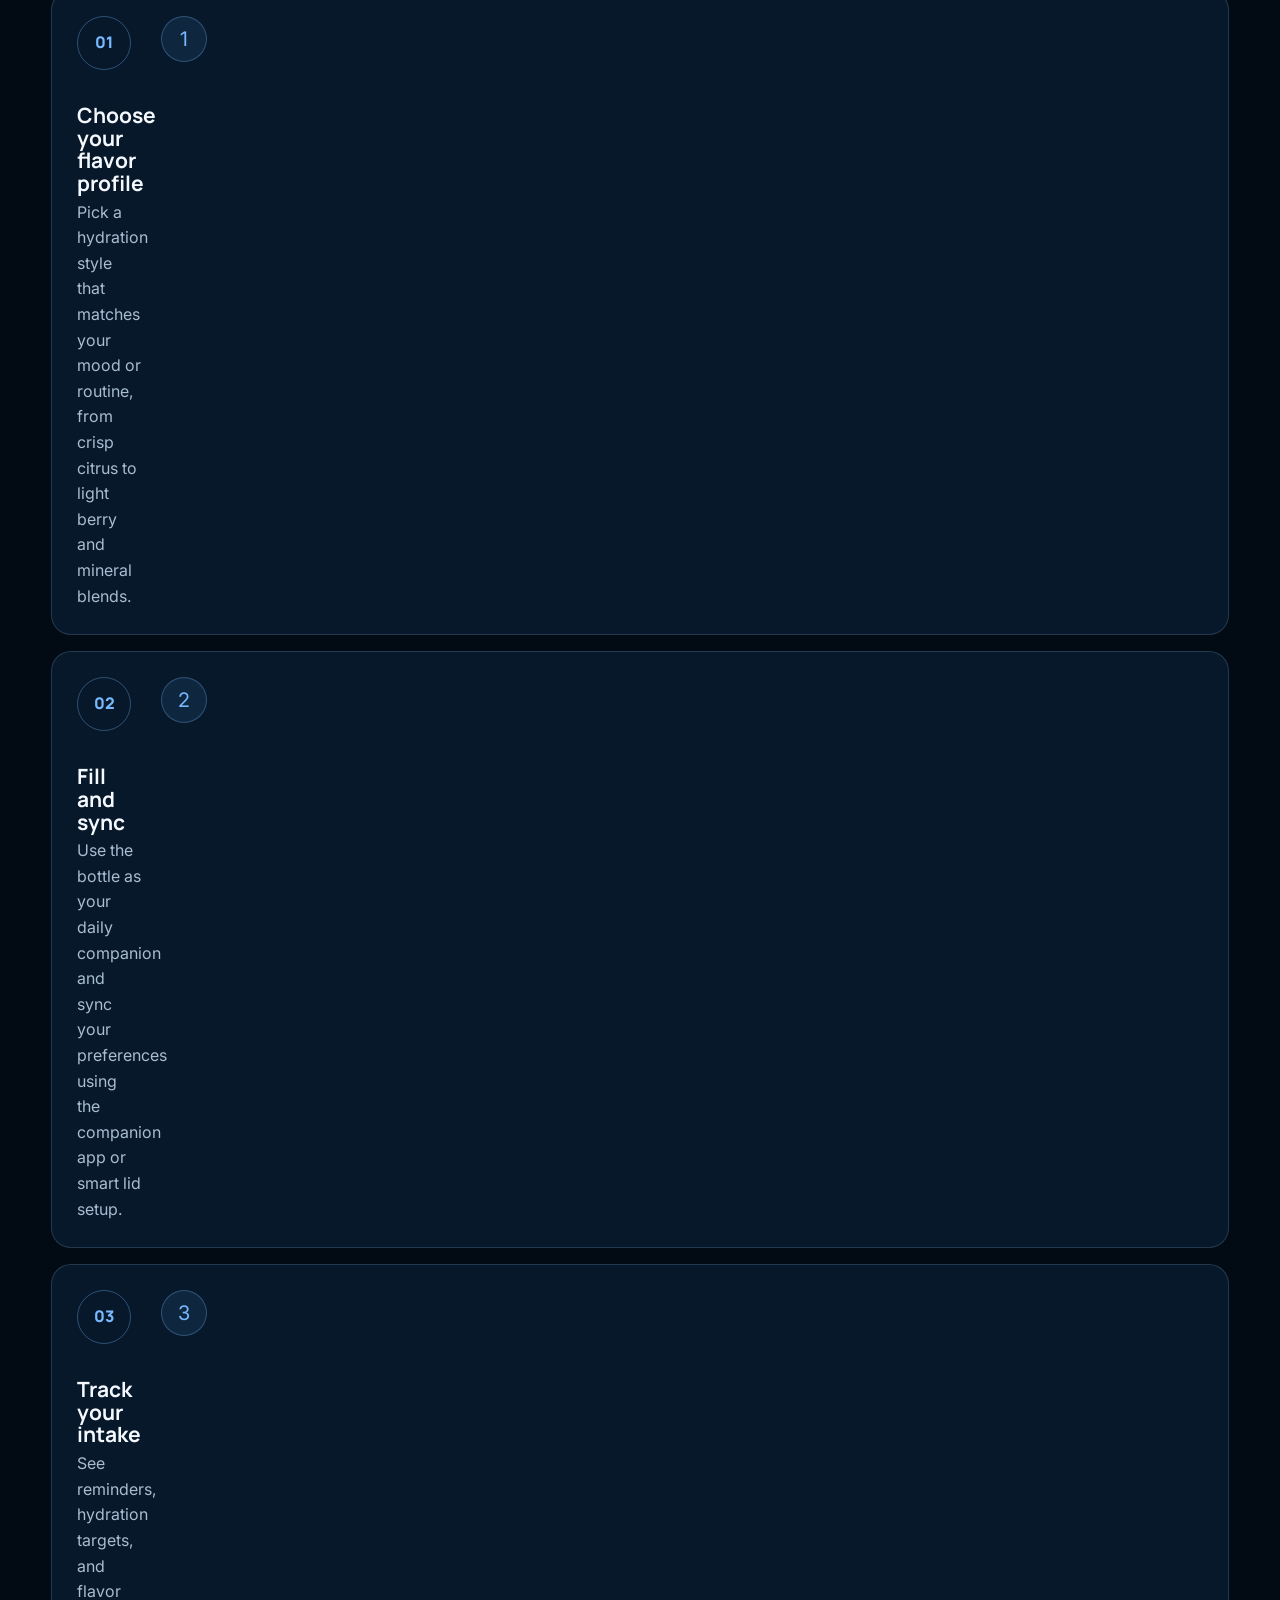
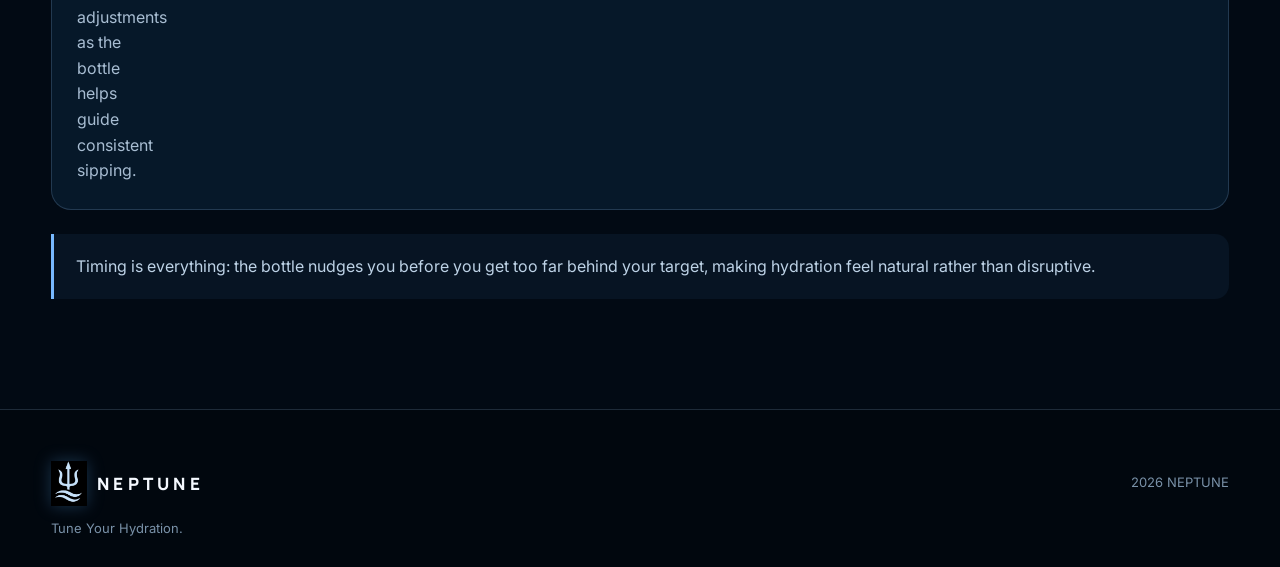
==== commit 88a39886: "fix: revert image paths - assets are in root, not in assets folder" ====
--- a/how-to-use.html
+++ b/how-to-use.html
@@ -10,7 +10,7 @@
 <body>
   <nav class="nav">
     <div class="container nav-inner">
-      <a class="brand" href="index.html"><img src="assets/logo.jpg" alt="NEPTUNE logo">NEPTUNE</a>
+      <a class="brand" href="index.html"><img src="logo.jpg" alt="NEPTUNE logo">NEPTUNE</a>
       <button class="menu" aria-label="Open menu">☰</button>
       <div class="nav-links">
         <a href="index.html">Overview</a>
@@ -30,7 +30,7 @@
           <p>TRIDENT is designed to make flavor, hydration, and routine feel effortless. It combines customizable water profiles with a smart bottle system that helps you stay on track throughout [...]
         </div>
         <div class="reveal split-image">
-          <img src="assets/lifestyle.png" alt="A person using the NEPTUNE TRIDENT bottle in daily life">
+          <img src="lifestyle.png" alt="A person using the NEPTUNE TRIDENT bottle in daily life">
         </div>
       </div>
     </section>
@@ -78,7 +78,7 @@
     <div class="container">
       <div class="footer-inner">
         <div>
-          <a class="brand" href="index.html"><img src="assets/logo.jpg" alt="NEPTUNE logo">NEPTUNE</a>
+          <a class="brand" href="index.html"><img src="logo.jpg" alt="NEPTUNE logo">NEPTUNE</a>
           <p>Tune Your Hydration.</p>
         </div>
         <div>
